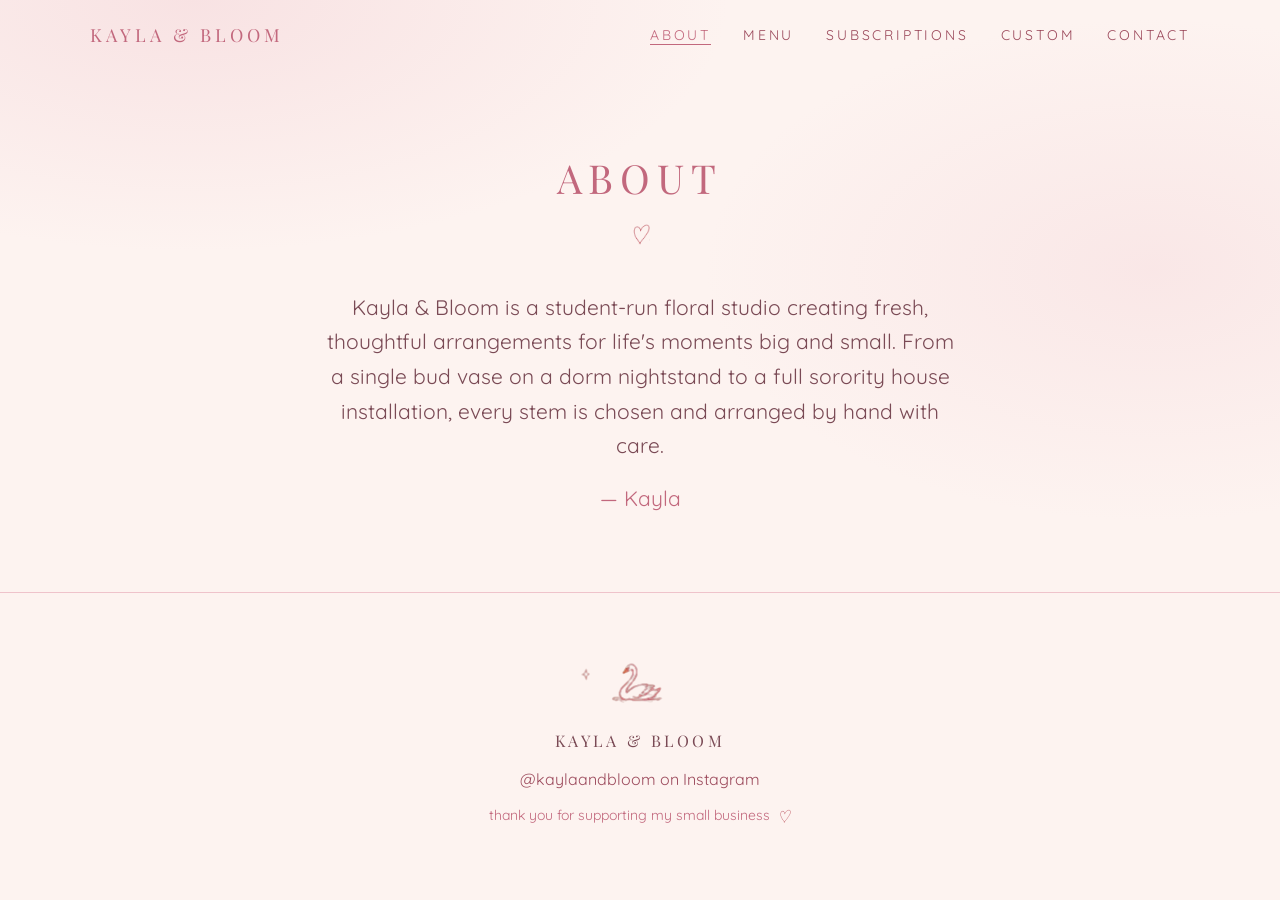
==== about.html @ efe8dd31 "Align navigation with layout sketch Split About and Subscriptions into their own pages instead of fo" ====
<!DOCTYPE html>
<html lang="en">
<head>
  <meta charset="UTF-8">
  <meta name="viewport" content="width=device-width, initial-scale=1.0">
  <title>Kayla &amp; Bloom | About</title>
  <meta name="description" content="Kayla & Bloom is a student-run floral studio creating fresh, thoughtful arrangements for life's moments big and small.">
  <link rel="icon" type="image/svg+xml" href="images/favicon.svg">
  <link rel="preconnect" href="https://fonts.googleapis.com">
  <link href="https://fonts.googleapis.com/css2?family=Quicksand:wght@300;400;500;600&family=Playfair+Display:wght@400;500&display=swap" rel="stylesheet">
  <link rel="stylesheet" href="css/styles.css">
</head>
<body>
  <header class="site-header">
    <nav>
      <a href="index.html" class="logo">Kayla &amp; Bloom</a>
      <ul class="nav-links">
        <li><a href="about.html" aria-current="page">About</a></li>
        <li><a href="menu.html">Menu</a></li>
        <li><a href="subscriptions.html">Subscriptions</a></li>
        <li><a href="custom.html">Custom</a></li>
        <li><a href="contact.html">Contact</a></li>
      </ul>
    </nav>
  </header>

  <main>
    <section class="about" id="about">
      <div class="section-heading">
        <h2>About</h2>
        <img src="images/heart-only.png" alt="">
      </div>
      <div class="about-content">
        <p>Kayla &amp; Bloom is a student-run floral studio creating fresh, thoughtful arrangements for life's moments big and small. From a single bud vase on a dorm nightstand to a full sorority house installation, every stem is chosen and arranged by hand with care.</p>
        <p class="signature">— Kayla</p>
      </div>
    </section>
  </main>

  <footer class="site-footer">
    <img src="images/swan.png" alt="">
    <span class="brand">Kayla &amp; Bloom</span>
    <a href="https://instagram.com/kaylaandbloom" target="_blank" rel="noopener">@kaylaandbloom on Instagram</a>
    <span class="thanks">thank you for supporting my small business <img src="images/heart-only.png" alt=""></span>
  </footer>
</body>
</html>
---- css/styles.css ----
/* Kayla & Bloom — shared stylesheet */

:root {
  --color-bg: #FDF3F0;
  --color-text: #7A4A55;
  --color-primary: #9C4A5C;
  --color-accent: #C2687D;
  --color-border: #EFC3CB;
  --font-heading: 'Playfair Display', serif;
  --font-body: 'Quicksand', system-ui, sans-serif;
  --max-width: 1100px;
}

* {
  box-sizing: border-box;
}

html {
  scroll-behavior: smooth;
}

body {
  margin: 0;
  background: var(--color-bg);
  background-image:
    radial-gradient(ellipse 60% 40% at 15% 0%, rgba(239, 195, 203, .35), transparent 70%),
    radial-gradient(ellipse 50% 40% at 90% 30%, rgba(239, 195, 203, .25), transparent 70%);
  background-attachment: fixed;
  color: var(--color-text);
  font-family: var(--font-body);
  font-weight: 400;
  line-height: 1.5;
  -webkit-font-smoothing: antialiased;
}

a {
  color: var(--color-primary);
  text-decoration: none;
}

a:hover,
a:focus-visible {
  color: var(--color-accent);
}

img {
  max-width: 100%;
  display: block;
}

h1, h2, h3 {
  font-family: var(--font-heading);
  font-weight: 400;
  color: var(--color-accent);
  margin: 0;
}

/* ---------- Header / Nav ---------- */

.site-header {
  padding: 22px clamp(20px, 5vw, 72px);
}

.site-header nav {
  max-width: var(--max-width);
  margin: 0 auto;
  display: flex;
  justify-content: space-between;
  align-items: center;
  gap: 24px;
  flex-wrap: wrap;
}

.logo {
  font-family: var(--font-heading);
  font-size: 18px;
  letter-spacing: .22em;
  text-transform: uppercase;
  color: var(--color-accent);
}

.nav-links {
  list-style: none;
  display: flex;
  gap: clamp(14px, 3vw, 32px);
  flex-wrap: wrap;
  margin: 0;
  padding: 0;
  font-size: 14px;
  letter-spacing: .2em;
  text-transform: uppercase;
}

.nav-links a[aria-current="page"] {
  color: var(--color-accent);
  border-bottom: 1px solid var(--color-accent);
}

/* ---------- Layout helpers ---------- */

main {
  max-width: var(--max-width);
  margin: 0 auto;
  padding: 0 clamp(20px, 5vw, 72px);
}

section {
  padding: clamp(40px, 6vw, 80px) 0;
}

section + section {
  border-top: 1px solid var(--color-border);
}

.section-heading {
  display: flex;
  flex-direction: column;
  align-items: center;
  gap: 14px;
  text-align: center;
  margin-bottom: clamp(28px, 4vw, 44px);
}

.section-heading h2 {
  font-size: clamp(28px, 3.4vw, 40px);
  letter-spacing: .18em;
  text-transform: uppercase;
}

.section-heading img {
  height: 24px;
  width: auto;
}

.section-heading p {
  max-width: 560px;
  font-size: 19px;
  color: var(--color-primary);
  margin: 0;
}

.btn {
  display: inline-flex;
  align-items: center;
  justify-content: center;
  min-height: 48px;
  padding: 0 34px;
  border-radius: 999px;
  background: var(--color-primary);
  color: var(--color-bg);
  font-size: 14px;
  letter-spacing: .24em;
  text-transform: uppercase;
  border: 1px solid var(--color-primary);
  transition: background .2s, border-color .2s;
  cursor: pointer;
}

.btn:hover,
.btn:focus-visible {
  background: var(--color-accent);
  border-color: var(--color-accent);
  color: var(--color-bg);
}

/* ---------- Hero (Home page) ---------- */

.hero {
  display: grid;
  grid-template-columns: repeat(auto-fit, minmax(280px, 1fr));
  gap: clamp(28px, 5vw, 64px);
  align-items: center;
}

.hero-copy {
  display: flex;
  flex-direction: column;
  gap: 22px;
  text-align: center;
  align-items: center;
}

.eyebrow {
  font-size: 13px;
  letter-spacing: .32em;
  text-transform: uppercase;
  color: var(--color-accent);
}

.hero h1 {
  font-size: clamp(46px, 7vw, 84px);
  line-height: 1.05;
  letter-spacing: .1em;
  text-transform: uppercase;
}

.hero-copy p {
  max-width: 420px;
  font-size: 22px;
  color: var(--color-primary);
  margin: 0;
}

.hero-image {
  display: flex;
  justify-content: center;
}

.hero-image .ring {
  position: relative;
  width: min(100%, 380px);
  aspect-ratio: 1;
  border-radius: 50%;
  border: 1px solid var(--color-border);
  display: flex;
  align-items: center;
  justify-content: center;
}

.hero-image .ring::before {
  content: "";
  position: absolute;
  inset: 14px;
  border-radius: 50%;
  border: 1px solid var(--color-border);
}

.hero-image img {
  width: 78%;
  height: auto;
}

/* ---------- About ---------- */

.about {
  text-align: center;
}

.about-content {
  max-width: 640px;
  margin: 0 auto;
  display: flex;
  flex-direction: column;
  gap: 18px;
  align-items: center;
}

.about-content p {
  font-size: 21px;
  line-height: 1.65;
  margin: 0;
}

.signature {
  color: var(--color-accent);
  font-size: 19px;
}

/* ---------- Menu grid ---------- */

.menu-grid {
  display: grid;
  grid-template-columns: repeat(auto-fit, minmax(200px, 1fr));
  gap: 22px;
}

.menu-card {
  display: flex;
  flex-direction: column;
  gap: 10px;
  padding: 22px 18px 24px;
  background: rgba(255, 255, 255, .55);
  border: 1px solid var(--color-border);
  border-radius: 22px;
  text-align: center;
  align-items: center;
  box-shadow: 0 10px 30px rgba(194, 104, 125, .06);
  transition: transform .2s;
}

.menu-card:hover {
  transform: translateY(-4px);
}

.menu-card img {
  height: 100px;
  width: auto;
  margin-bottom: 6px;
}

.menu-card h3 {
  font-size: 20px;
  letter-spacing: .1em;
  text-transform: uppercase;
}

.menu-card .price {
  font-family: var(--font-heading);
  font-size: 24px;
  color: var(--color-primary);
}

.badge {
  font-size: 11px;
  letter-spacing: .28em;
  text-transform: uppercase;
  color: var(--color-primary);
  padding: 5px 12px;
  border: 1px solid var(--color-border);
  border-radius: 999px;
  background: var(--color-bg);
}

/* ---------- Add-ons list ---------- */

.addons {
  max-width: 560px;
  margin: 40px auto 0;
  display: flex;
  flex-direction: column;
  gap: 16px;
  padding: 28px 34px;
  border: 1px solid var(--color-border);
  border-radius: 22px;
  background: rgba(255, 255, 255, .35);
}

.addons h3 {
  text-align: center;
  font-size: 20px;
  letter-spacing: .18em;
  text-transform: uppercase;
  margin-bottom: 6px;
}

.addons ul {
  list-style: none;
  margin: 0;
  padding: 0;
  display: flex;
  flex-direction: column;
  gap: 12px;
}

.addons li {
  display: flex;
  align-items: baseline;
  gap: 12px;
  font-size: 18px;
}

.addons li .fill {
  flex: 1;
  border-bottom: 1px dotted var(--color-border);
  transform: translateY(-4px);
}

.addons li .price {
  color: var(--color-primary);
}

/* ---------- Subscriptions ---------- */

.subscriptions {
  border-radius: 32px;
  background: linear-gradient(180deg, rgba(239, 195, 203, .45), rgba(239, 195, 203, .18));
  border: 1px solid var(--color-border);
  padding: clamp(36px, 5vw, 64px) clamp(20px, 4vw, 56px);
}

.sub-grid {
  display: grid;
  grid-template-columns: repeat(auto-fit, minmax(240px, 1fr));
  gap: 22px;
  margin-bottom: 32px;
}

.sub-card {
  display: flex;
  flex-direction: column;
  gap: 12px;
  padding: 30px 28px;
  background: rgba(253, 243, 240, .92);
  border: 1px solid var(--color-border);
  border-radius: 22px;
  text-align: center;
  align-items: center;
}

.sub-card img {
  height: 64px;
  width: auto;
}

.sub-card h3 {
  font-size: 21px;
  letter-spacing: .12em;
  text-transform: uppercase;
}

.sub-card .price {
  font-family: var(--font-heading);
  font-size: 28px;
  color: var(--color-primary);
}

.sub-card .price span {
  font-family: var(--font-body);
  font-size: 16px;
}

.sub-card .frequency {
  font-size: 14px;
  letter-spacing: .2em;
  text-transform: uppercase;
  color: var(--color-accent);
}

.subscriptions .btn-row {
  display: flex;
  justify-content: center;
}

/* ---------- Custom Creations ---------- */

.custom {
  text-align: center;
  display: flex;
  flex-direction: column;
  gap: 22px;
  align-items: center;
}

.custom img.badge-img {
  width: min(100%, 170px);
  height: auto;
}

.custom p {
  max-width: 560px;
  font-size: 20px;
  margin: 0;
}

.tag-list {
  display: flex;
  flex-wrap: wrap;
  justify-content: center;
  gap: 10px;
  padding: 0;
  margin: 0;
  list-style: none;
}

.tag-list li {
  font-size: 13px;
  letter-spacing: .2em;
  text-transform: uppercase;
  color: var(--color-primary);
  padding: 7px 14px;
  border: 1px solid var(--color-border);
  border-radius: 999px;
}

/* ---------- How to order / care tips ---------- */

.info-grid {
  display: grid;
  grid-template-columns: repeat(auto-fit, minmax(280px, 1fr));
  gap: 32px;
}

.info-card {
  display: flex;
  flex-direction: column;
  gap: 22px;
  padding: 34px 30px;
  background: rgba(255, 255, 255, .55);
  border: 1px solid var(--color-border);
  border-radius: 22px;
}

.info-card h2 {
  font-size: clamp(24px, 2.6vw, 30px);
  letter-spacing: .18em;
  text-transform: uppercase;
  text-align: center;
}

.steps {
  list-style: none;
  margin: 0;
  padding: 0;
  display: flex;
  flex-direction: column;
  gap: 16px;
}

.steps li {
  display: flex;
  gap: 16px;
  align-items: flex-start;
  font-size: 18px;
}

.steps .num {
  flex: none;
  width: 30px;
  height: 30px;
  border-radius: 50%;
  border: 1px solid var(--color-accent);
  display: flex;
  align-items: center;
  justify-content: center;
  font-family: var(--font-heading);
  font-size: 14px;
  color: var(--color-accent);
}

.tips {
  list-style: none;
  margin: 0;
  padding: 0;
  display: flex;
  flex-direction: column;
  gap: 14px;
}

.tips li {
  display: flex;
  gap: 14px;
  align-items: baseline;
  font-size: 18px;
}

.tips li .heart {
  color: var(--color-border);
}

/* ---------- Contact form ---------- */

.contact-intro {
  text-align: center;
  display: flex;
  flex-direction: column;
  gap: 14px;
  align-items: center;
  margin-bottom: 32px;
}

.contact-intro img {
  width: min(100%, 300px);
  height: auto;
}

.contact-intro p {
  max-width: 480px;
  font-size: 19px;
  color: var(--color-primary);
  margin: 0;
}

form.inquiry {
  display: flex;
  flex-direction: column;
  gap: 18px;
  padding: clamp(24px, 4vw, 40px);
  background: rgba(255, 255, 255, .6);
  border: 1px solid var(--color-border);
  border-radius: 26px;
  box-shadow: 0 14px 40px rgba(194, 104, 125, .08);
}

.form-row {
  display: grid;
  grid-template-columns: repeat(auto-fit, minmax(220px, 1fr));
  gap: 18px;
}

.inquiry label {
  display: flex;
  flex-direction: column;
  gap: 6px;
  font-size: 13px;
  letter-spacing: .18em;
  text-transform: uppercase;
  color: var(--color-accent);
}

.inquiry input,
.inquiry select,
.inquiry textarea {
  font-family: var(--font-body);
  min-height: 46px;
  padding: 0 14px;
  border: 1px solid var(--color-border);
  border-radius: 12px;
  background: var(--color-bg);
  font-size: 17px;
  color: var(--color-text);
  outline: none;
  letter-spacing: 0;
  text-transform: none;
}

.inquiry textarea {
  padding: 12px 14px;
  min-height: 110px;
  resize: vertical;
}

.inquiry input:focus,
.inquiry select:focus,
.inquiry textarea:focus {
  border-color: var(--color-accent);
}

.inquiry .submit-row {
  display: flex;
  flex-direction: column;
  align-items: center;
  gap: 10px;
  padding-top: 6px;
}

.form-note {
  font-size: 14px;
  color: var(--color-accent);
}

/* ---------- Footer ---------- */

.site-footer {
  display: flex;
  flex-direction: column;
  align-items: center;
  gap: 14px;
  padding: 32px 20px 44px;
  border-top: 1px solid var(--color-border);
  text-align: center;
}

.site-footer img {
  height: 90px;
  width: auto;
}

.site-footer .brand {
  font-family: var(--font-heading);
  font-size: 16px;
  letter-spacing: .22em;
  text-transform: uppercase;
}

.site-footer .thanks {
  display: flex;
  align-items: center;
  gap: 8px;
  font-size: 14px;
  color: var(--color-accent);
}

.site-footer .thanks img {
  height: 16px;
  width: auto;
}

/* ---------- Responsive ---------- */

@media (max-width: 600px) {
  .site-header nav {
    flex-direction: column;
    gap: 14px;
  }

  .nav-links {
    justify-content: center;
  }

  .hero-copy,
  .about-content {
    text-align: center;
  }
}
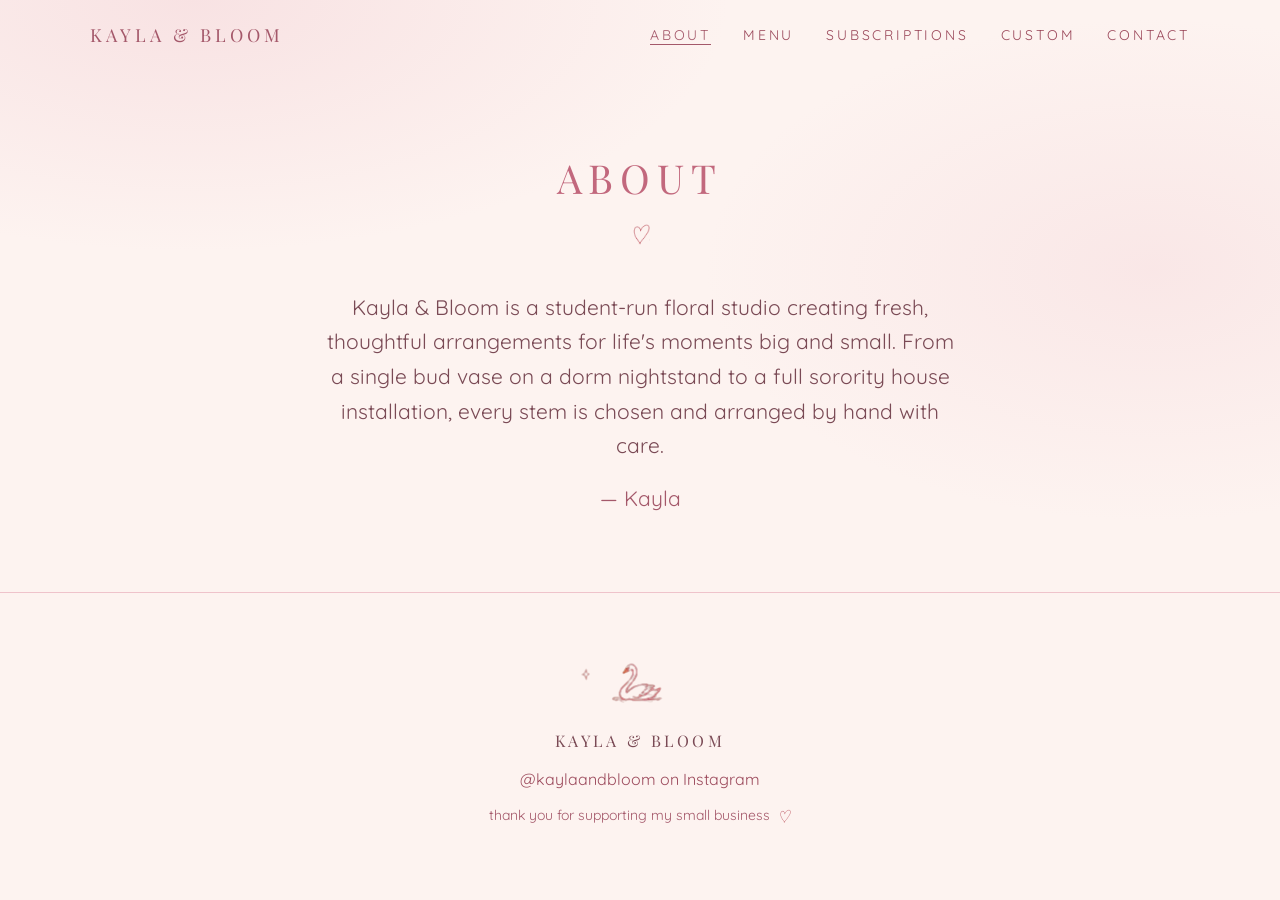
==== commit 79c14cca: "Accessibility pass: color contrast and heading structure - Added --color-accent-text (#A4586A), a da" ====
--- a/about.html
+++ b/about.html
@@ -27,7 +27,7 @@
   <main>
     <section class="about" id="about">
       <div class="section-heading">
-        <h2>About</h2>
+        <h1>About</h1>
         <img src="images/heart-only.png" alt="">
       </div>
       <div class="about-content">
--- a/css/styles.css
+++ b/css/styles.css
@@ -5,6 +5,7 @@
   --color-text: #7A4A55;
   --color-primary: #9C4A5C;
   --color-accent: #C2687D;
+  --color-accent-text: #A4586A; /* darker than --color-accent: meets WCAG AA 4.5:1 for small text on --color-bg */
   --color-border: #EFC3CB;
   --font-heading: 'Playfair Display', serif;
   --font-body: 'Quicksand', system-ui, sans-serif;
@@ -40,7 +41,7 @@
 
 a:hover,
 a:focus-visible {
-  color: var(--color-accent);
+  color: var(--color-accent-text);
 }
 
 img {
@@ -76,7 +77,7 @@
   font-size: 18px;
   letter-spacing: .22em;
   text-transform: uppercase;
-  color: var(--color-accent);
+  color: var(--color-accent-text);
 }
 
 .nav-links {
@@ -92,8 +93,8 @@
 }
 
 .nav-links a[aria-current="page"] {
-  color: var(--color-accent);
-  border-bottom: 1px solid var(--color-accent);
+  color: var(--color-accent-text);
+  border-bottom: 1px solid var(--color-accent-text);
 }
 
 /* ---------- Layout helpers ---------- */
@@ -121,6 +122,7 @@
   margin-bottom: clamp(28px, 4vw, 44px);
 }
 
+.section-heading h1,
 .section-heading h2 {
   font-size: clamp(28px, 3.4vw, 40px);
   letter-spacing: .18em;
@@ -158,8 +160,8 @@
 
 .btn:hover,
 .btn:focus-visible {
-  background: var(--color-accent);
-  border-color: var(--color-accent);
+  background: var(--color-accent-text);
+  border-color: var(--color-accent-text);
   color: var(--color-bg);
 }
 
@@ -184,7 +186,7 @@
   font-size: 13px;
   letter-spacing: .32em;
   text-transform: uppercase;
-  color: var(--color-accent);
+  color: var(--color-accent-text);
 }
 
 .hero h1 {
@@ -252,7 +254,7 @@
 }
 
 .signature {
-  color: var(--color-accent);
+  color: var(--color-accent-text);
   font-size: 19px;
 }
 
@@ -413,7 +415,7 @@
   font-size: 14px;
   letter-spacing: .2em;
   text-transform: uppercase;
-  color: var(--color-accent);
+  color: var(--color-accent-text);
 }
 
 .subscriptions .btn-row {
@@ -429,6 +431,12 @@
   flex-direction: column;
   gap: 22px;
   align-items: center;
+}
+
+.custom h1 {
+  font-size: clamp(28px, 3.4vw, 40px);
+  letter-spacing: .18em;
+  text-transform: uppercase;
 }
 
 .custom img.badge-img {
@@ -508,13 +516,13 @@
   width: 30px;
   height: 30px;
   border-radius: 50%;
-  border: 1px solid var(--color-accent);
+  border: 1px solid var(--color-accent-text);
   display: flex;
   align-items: center;
   justify-content: center;
   font-family: var(--font-heading);
   font-size: 14px;
-  color: var(--color-accent);
+  color: var(--color-accent-text);
 }
 
 .tips {
@@ -546,6 +554,12 @@
   gap: 14px;
   align-items: center;
   margin-bottom: 32px;
+}
+
+.contact-intro h1 {
+  font-size: clamp(28px, 3.4vw, 40px);
+  letter-spacing: .18em;
+  text-transform: uppercase;
 }
 
 .contact-intro img {
@@ -584,7 +598,7 @@
   font-size: 13px;
   letter-spacing: .18em;
   text-transform: uppercase;
-  color: var(--color-accent);
+  color: var(--color-accent-text);
 }
 
 .inquiry input,
@@ -625,7 +639,7 @@
 
 .form-note {
   font-size: 14px;
-  color: var(--color-accent);
+  color: var(--color-accent-text);
 }
 
 /* ---------- Footer ---------- */
@@ -657,7 +671,7 @@
   align-items: center;
   gap: 8px;
   font-size: 14px;
-  color: var(--color-accent);
+  color: var(--color-accent-text);
 }
 
 .site-footer .thanks img {
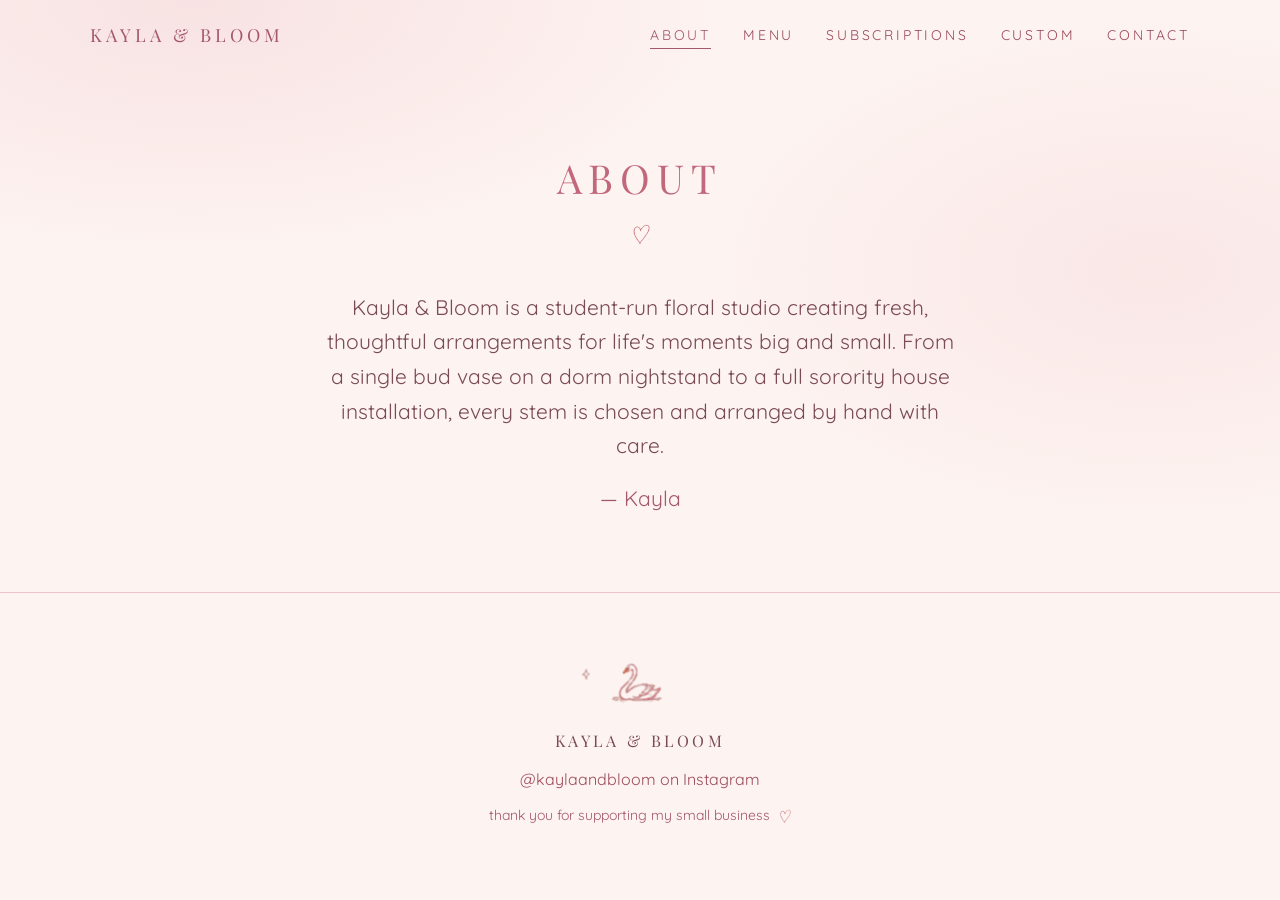
==== commit 4b071434: "Wire Home/About/Menu/Subscriptions into the polish pass Explicit width/height + loading="lazy" on ev" ====
--- a/about.html
+++ b/about.html
@@ -5,6 +5,11 @@
   <meta name="viewport" content="width=device-width, initial-scale=1.0">
   <title>Kayla &amp; Bloom | About</title>
   <meta name="description" content="Kayla & Bloom is a student-run floral studio creating fresh, thoughtful arrangements for life's moments big and small.">
+  <meta property="og:title" content="About | Kayla & Bloom">
+  <meta property="og:description" content="Kayla & Bloom is a student-run floral studio creating fresh, thoughtful arrangements for life's moments big and small.">
+  <meta property="og:type" content="website">
+  <meta property="og:url" content="https://ishandhodu.github.io/kaylas-in-bloom12/about.html">
+  <meta property="og:image" content="https://ishandhodu.github.io/kaylas-in-bloom12/images/hero-swans.png">
   <link rel="icon" type="image/svg+xml" href="images/favicon.svg">
   <link rel="preconnect" href="https://fonts.googleapis.com">
   <link href="https://fonts.googleapis.com/css2?family=Quicksand:wght@300;400;500;600&family=Playfair+Display:wght@400;500&display=swap" rel="stylesheet">
@@ -28,7 +33,7 @@
     <section class="about" id="about">
       <div class="section-heading">
         <h1>About</h1>
-        <img src="images/heart-only.png" alt="">
+        <img src="images/heart-only.png" alt="" width="136" height="160" loading="lazy">
       </div>
       <div class="about-content">
         <p>Kayla &amp; Bloom is a student-run floral studio creating fresh, thoughtful arrangements for life's moments big and small. From a single bud vase on a dorm nightstand to a full sorority house installation, every stem is chosen and arranged by hand with care.</p>
@@ -38,10 +43,11 @@
   </main>
 
   <footer class="site-footer">
-    <img src="images/swan.png" alt="">
+    <img src="images/swan.png" alt="" width="320" height="190" loading="lazy">
     <span class="brand">Kayla &amp; Bloom</span>
     <a href="https://instagram.com/kaylaandbloom" target="_blank" rel="noopener">@kaylaandbloom on Instagram</a>
-    <span class="thanks">thank you for supporting my small business <img src="images/heart-only.png" alt=""></span>
+    <span class="thanks">thank you for supporting my small business <img src="images/heart-only.png" alt="" width="136" height="160" loading="lazy"></span>
   </footer>
+  <script src="js/main.js" defer></script>
 </body>
 </html>
--- a/css/styles.css
+++ b/css/styles.css
@@ -49,6 +49,47 @@
   display: block;
 }
 
+/* ---------- Motion ---------- */
+
+@keyframes kbFloat {
+  0%, 100% { transform: translateY(0); }
+  50% { transform: translateY(-8px); }
+}
+
+@keyframes kbTwinkle {
+  0%, 100% { opacity: .5; transform: scale(.9); }
+  50% { opacity: 1; transform: scale(1.08); }
+}
+
+.float {
+  animation: kbFloat 8s ease-in-out infinite;
+}
+
+.sparkle {
+  display: inline-block;
+  animation: kbTwinkle 3.2s ease-in-out infinite;
+}
+
+.reveal {
+  opacity: 0;
+  transform: translateY(16px);
+  transition: opacity .6s ease, transform .6s ease;
+}
+
+.reveal.is-visible {
+  opacity: 1;
+  transform: none;
+}
+
+@media (prefers-reduced-motion: reduce) {
+  *, *::before, *::after {
+    animation-duration: .01ms !important;
+    animation-iteration-count: 1 !important;
+    transition-duration: .01ms !important;
+    scroll-behavior: auto !important;
+  }
+}
+
 h1, h2, h3 {
   font-family: var(--font-heading);
   font-weight: 400;
@@ -92,9 +133,35 @@
   text-transform: uppercase;
 }
 
+.nav-links a {
+  position: relative;
+  padding-bottom: 2px;
+}
+
+.nav-links a::after {
+  content: "";
+  position: absolute;
+  left: 0;
+  bottom: -3px;
+  width: 100%;
+  height: 1px;
+  background: currentColor;
+  transform: scaleX(0);
+  transform-origin: left;
+  transition: transform .25s ease;
+}
+
+.nav-links a:hover::after,
+.nav-links a:focus-visible::after {
+  transform: scaleX(1);
+}
+
 .nav-links a[aria-current="page"] {
   color: var(--color-accent-text);
-  border-bottom: 1px solid var(--color-accent-text);
+}
+
+.nav-links a[aria-current="page"]::after {
+  transform: scaleX(1);
 }
 
 /* ---------- Layout helpers ---------- */
@@ -110,7 +177,21 @@
 }
 
 section + section {
+  position: relative;
   border-top: 1px solid var(--color-border);
+}
+
+section + section::before {
+  content: "♥";
+  position: absolute;
+  top: -0.6em;
+  left: 50%;
+  transform: translateX(-50%);
+  background: var(--color-bg);
+  padding: 0 14px;
+  color: var(--color-border);
+  font-size: 14px;
+  line-height: 1;
 }
 
 .section-heading {
@@ -154,7 +235,7 @@
   letter-spacing: .24em;
   text-transform: uppercase;
   border: 1px solid var(--color-primary);
-  transition: background .2s, border-color .2s;
+  transition: background .2s, border-color .2s, transform .2s;
   cursor: pointer;
 }
 
@@ -163,6 +244,7 @@
   background: var(--color-accent-text);
   border-color: var(--color-accent-text);
   color: var(--color-bg);
+  transform: translateY(-2px);
 }
 
 /* ---------- Hero (Home page) ---------- */
@@ -284,6 +366,12 @@
   transform: translateY(-4px);
 }
 
+.menu-card--featured {
+  background: rgba(255, 255, 255, .85);
+  border-color: var(--color-accent-text);
+  box-shadow: 0 14px 36px rgba(194, 104, 125, .14);
+}
+
 .menu-card img {
   height: 100px;
   width: auto;
@@ -431,6 +519,11 @@
   flex-direction: column;
   gap: 22px;
   align-items: center;
+}
+
+.custom .heart-divider {
+  height: 24px;
+  width: auto;
 }
 
 .custom h1 {
@@ -684,11 +777,21 @@
 @media (max-width: 600px) {
   .site-header nav {
     flex-direction: column;
+    align-items: stretch;
+    width: 100%;
     gap: 14px;
   }
 
+  .logo {
+    text-align: center;
+  }
+
   .nav-links {
+    width: 100%;
+    min-width: 0;
     justify-content: center;
+    gap: 10px 18px;
+    font-size: 13px;
   }
 
   .hero-copy,
